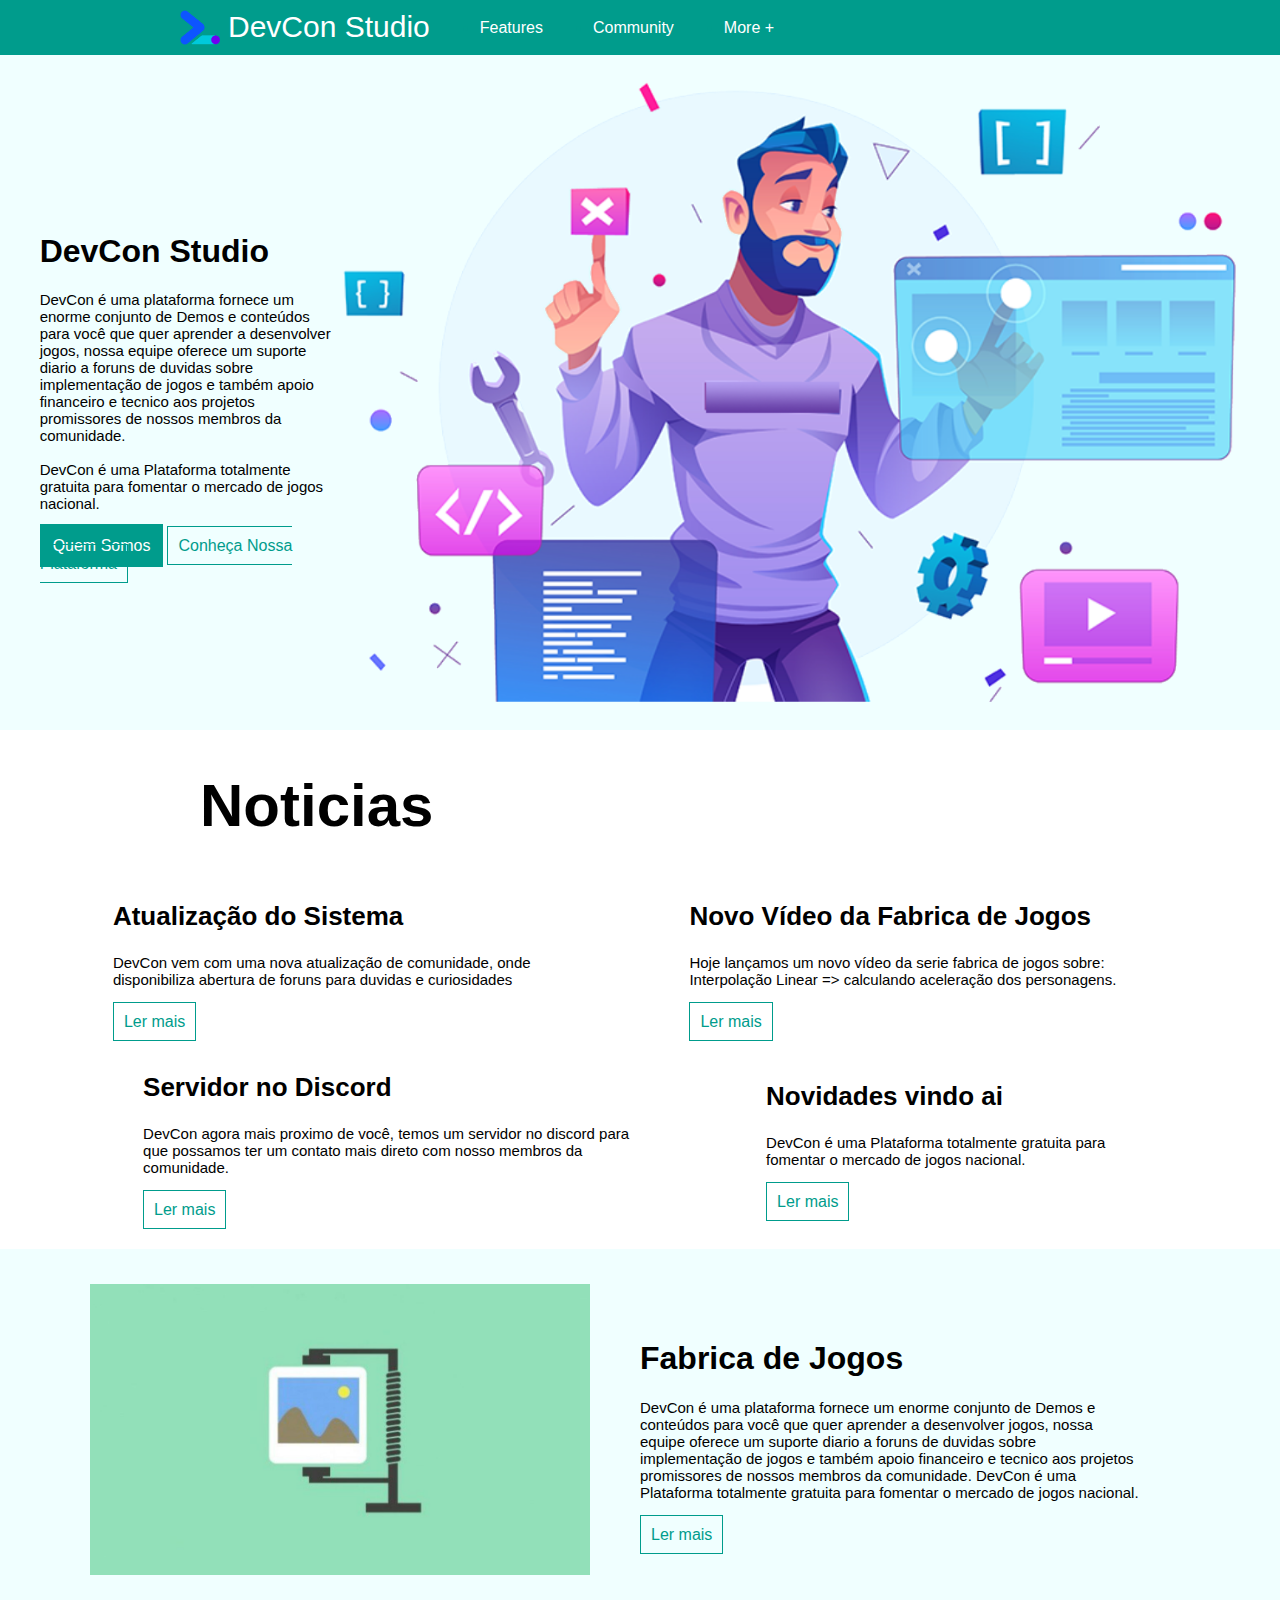
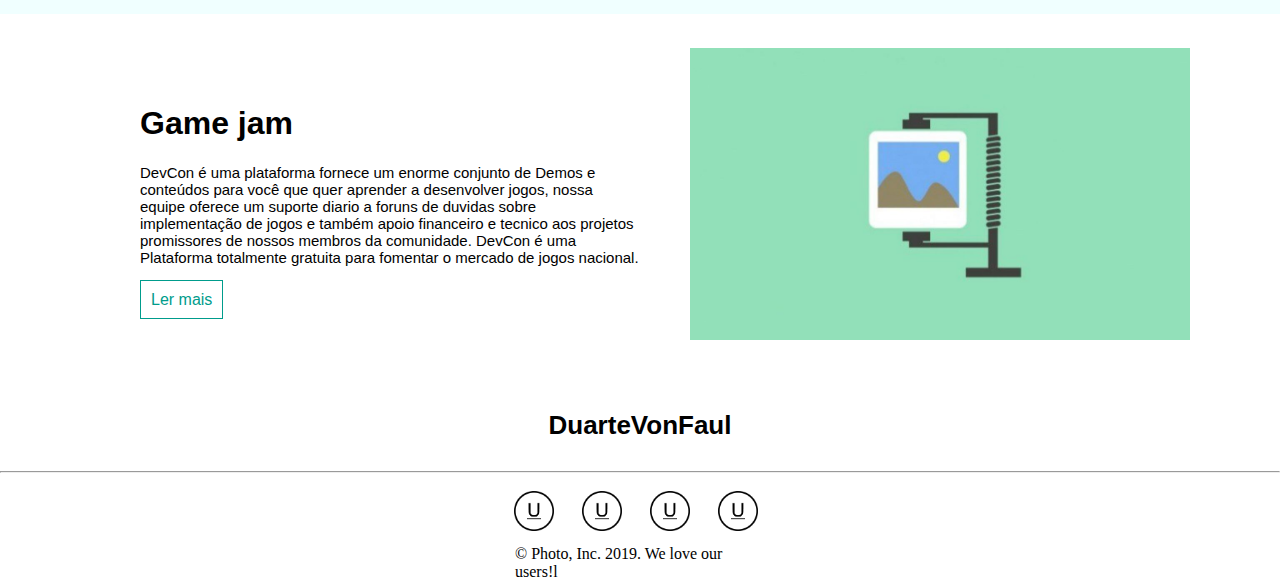
==== index.html @ a6235892 "index" ====
<!DOCTYPE html>
<html lang="pt-br">
<head>
    <meta charset="UTF-8">
    <meta name="viewport" content="width=device-width, initial-scale=1.0"/>
    <meta name="author" content="Guilherme Duarte Sousa"/>
    <link rel="stylesheet" type="text/css" href="./css/style.css">
    
    <title>DevCon Studio</title>
</head>
<body>

    <nav class="navBar">
        <div class="navItem">
            <a class="logo" href="./homepage.html">
                <img class="icon" src="./image/Icon.png" alt="">
                <span id="name">DevCon Studio</span>
            </a>
        </div>

        <div class="navItem">
            <li>
                <a class="navButton" href="#">Features</a>
            </li>
        </div>

        <div class="navItem">
            <li>
                <a class="navButton" href="./community.html">Community</a>
            </li>
        </div>

        <div class="navItem">
            <li>
                <a class="navButton" href="#">More +</a>
            </li>
        </div>  
    </nav>

    <header>
        <div class="container">
            <div class="row color-azure row-space">
                <div class="col col-sm"></div>

                <div class="col col-info">
                    <h1> DevCon Studio</h1>

                    <p>
                        DevCon é uma plataforma fornece um enorme conjunto de Demos e conteúdos para você que quer aprender a desenvolver 
                        jogos, nossa equipe oferece um suporte diario a foruns de duvidas sobre implementação de jogos e também apoio
                        financeiro e tecnico aos projetos promissores de nossos membros da comunidade.<br><br>
                        DevCon é uma Plataforma totalmente gratuita para fomentar o mercado de jogos nacional.
                    </p>
                    <div class="button">
                        <a class="button-solid" href="#">Quem Somos</a>
                        <a class="button-transparent" href="#">Conheça Nossa Plataforma</a>
                    </div>
                </div>

                <div class="col col-image">
                    <img src="./image/Dev-Full-Stack-1280x720.png" style="width: 900px;"/>
                </div>

                <div class="col col-sm"></div>
            </div>
        </div>
    </header>


    <section id="news">
        <div class="container color-white">

            <div class="row">

                <div class="col col-md"></div>

                <div class="col">
                    <a id="title" href="#"><h1>Noticias</h1></a>
                </div>
            </div>

            <div class="row">

                <div class="col col-md"></div>

                <div class="col col-info">

                    <div id="new01">
                        <h2> Atualização do Sistema </h2>

                        <p>
                            DevCon vem com uma nova atualização de comunidade, 
                            onde disponibiliza abertura de foruns para duvidas e curiosidades
                        </p>
                        <div class="button">
                            <a class="button-transparent" href="#">Ler mais</a>
                        </div>
                    </div>
                    
                </div>

                <div class="col col-md"></div>

                <div class="col col-info">
                    
                    <div id="new02">
                        <h2>Novo Vídeo da Fabrica de Jogos</h2>

                        <p>
                            Hoje lançamos um novo vídeo da serie fabrica de jogos sobre:
                            Interpolação Linear => calculando aceleração dos personagens.
                            
                        </p>
                        <div class="button">
                            <a class="button-transparent" href="#">Ler mais</a>
                        </div>
                    </div>

                </div>

                <div class="col col-md"></div>

            </div>

            <div class="row row-space">

                <div class="col col-md"></div>

                <div class="col col-info">

                    <div id="new03">

                        <h2> Servidor no Discord </h2>

                        <p>
                            DevCon agora mais proximo de você, temos um servidor no discord para que possamos ter um contato
                            mais direto com nosso membros da comunidade.
                        </p>
                        <div class="button">
                            <a class="button-transparent" href="#">Ler mais</a>
                        </div>

                    </div>

                </div>

                <div class="col col-md"></div>

                <div class="col col-info">

                   <div id="new04">
                        <h2> Novidades vindo ai </h2>

                        <p>
                            DevCon é uma Plataforma totalmente gratuita para fomentar o mercado de jogos nacional.
                        </p>
                        <div class="button">
                            <a class="button-transparent" href="#">Ler mais</a>
                        </div>
                    </div>

                </div>

                <div class="col col-md"></div>

            </div>

        </div>



    </section>

    <section class="card">

        <div class="container">
            <div class="row color-azure row-space">

                <div class="col col-md"></div>

                <div class="col col-image">
                    <img src="./image/card.jpg" style="width: 500px;">
                </div>

                <div class="col col-info col-space">
                    <h1> Fabrica de Jogos </h1>

                    <p>
                        DevCon é uma plataforma fornece um enorme conjunto de Demos e conteúdos para você que quer aprender a desenvolver 
                        jogos, nossa equipe oferece um suporte diario a foruns de duvidas sobre implementação de jogos e também apoio
                        financeiro e tecnico aos projetos promissores de nossos membros da comunidade.
                        DevCon é uma Plataforma totalmente gratuita para fomentar o mercado de jogos nacional.
                    </p>
                    <div class="button">
                        <a class="button-transparent" href="#">Ler mais</a>
                    </div>
                </div>

                <div class="col col-md"></div>

            </div>

            <div class="row color-white row-space">

                <div class="col col-md"></div>

                <div class="col col-info col-space">
                    <h1> Game jam </h1>

                    <p>
                        DevCon é uma plataforma fornece um enorme conjunto de Demos e conteúdos para você que quer aprender a desenvolver 
                        jogos, nossa equipe oferece um suporte diario a foruns de duvidas sobre implementação de jogos e também apoio
                        financeiro e tecnico aos projetos promissores de nossos membros da comunidade.
                        DevCon é uma Plataforma totalmente gratuita para fomentar o mercado de jogos nacional.
                    </p>
                    <div class="button">
                        <a class="button-transparent" href="#">Ler mais</a>
                    </div>
                </div>

                <div class="col col-image">
                    <img src="./image/card.jpg" style="width: 500px;">
                </div>

                <div class="col col-md"></div>

            </div>

        </div>

    </section>


    <section>

        <div class="container">
            <div class="row" >
                <div class="col col-xlg"></div>
                <div class="col"><h2>DuarteVonFaul</h2  ></div>
                <div class="col col-xlg"></div>
            </div>
            <hr>
            <div class="row">
                <div class="col col-xlg"></div>
                <div class="col" style="padding: 10px;">
                    <img class="icon" src="./image/iconCl.png">
                </div>
                <div class="col" style="padding: 10px;">
                    <img class="icon" src="./image/iconCl.png">
                </div>
                <div class="col" style="padding: 10px;">
                    <img class="icon" src="./image/iconCl.png">
                </div>
                <div class="col" style="padding: 10px;">
                    <img class="icon" src="./image/iconCl.png">
                </div>

                <div class="col col-xlg"></div>
            </div>

            <div class="row" >
                <div class="col col-xlg"></div>
                <div class="col col-info"><span>© Photo, Inc. 2019. We love our users!l</span></div>
                <div class="col col-xlg"></div>
            </div>

        </div>


    </section>


    
</body>
</html>
---- css/style.css ----
body{
    margin: 0;
    background-color: white;
}

p{
    font-size: 15px;
    font-family: sans-serif;
}
h1{
    color: black;
    font-family: sans-serif;
}

h2{
    font-size: 26px;
    font-family: sans-serif;
}

h5{
    font-family: sans-serif;
}

a{
    font-size: 16px;
    font-family: sans-serif;
}

#title{
    font-size: 30px;
    font-family: sans-serif;
}


/*BannerHomeInicial*/
.container{
    display: block;
}


.row{
    display: flex;
    align-items: center;
    
}

.row-space{
    padding: 20px;
}

.col{
   display: block;  }

.col-image{
    max-width: 900px; 

}

.col-info{
    max-width: 500px;
    min-width: 250px;    
}

.col-space{
    padding: 50px;
}

.col-sm{
    max-width: 140px;
    width: 140px;
}

.col-md{
    max-width: 200px;
    width: 200px;
}

.col-lg{
    max-width: 1000px;
    width: 1000px;
}

.col-xlg{
    max-width: 2000px;
    width: 2000px;
}

.button{
    margin-top: 25px;
}

.button-solid{

    border: solid;
    border-color: rgb(0, 156, 140);

    padding: 10px;
    background-color: rgb(0, 156, 140);
    color: white;
    
}
.button-transparent{
    border: solid;
    border-color: rgb(0, 156, 140);
    border-width: 1px;

    padding: 10px;
    color: rgb(0, 156, 140);
    
}

/*navBar*/
a{
    text-decoration: none;
}
.navBar{
    padding: 0px 0px 0px 140px;
    display: flex;
    align-items: center;
    background-color: rgb(0, 156, 140);
    color: rgb(0, 156, 140);

}

.navItem{
    margin-left: 30px;
    display: block;
    padding: 10px;
    font-size: 18px;

    
}

.navButton{

    box-sizing: border-box;
    color: white;
    
}


/*LogoMarca*/
.icon{

    width: 40px;
    margin-right: 8px;
    
}

#name{
    font-size: 30px;
    color: white;
}

.logo{
    display: flex;
    align-items: center;

    
}

/*Background Color*/

.color-azure{
    background-color: azure;
}

.color-white{
    background-color: white;
}

.color-dimgrey{
    background-color: rgb(75, 190, 183);
    color:white;
}

/* Cards */

.card{
    margin-top: 10px;
    margin-bottom: 10px;
}

.card-img-top{
    width: 273px;
}

.card-body{
    border: solid;
    border-width: 1px;
    padding-bottom: 20px;
    padding-left: 10px;
    padding-right: 10px;
}

.card-title{
    font-size: 20px;
    margin: 0%;
    padding-top: 15px;
}

.card-text{
    text-align: left;
    
}

.card-sm{
    width: 250px;
}

.card-md{
    width: 540px;
    padding-right: 0px;
    padding-bottom: 0px;
}
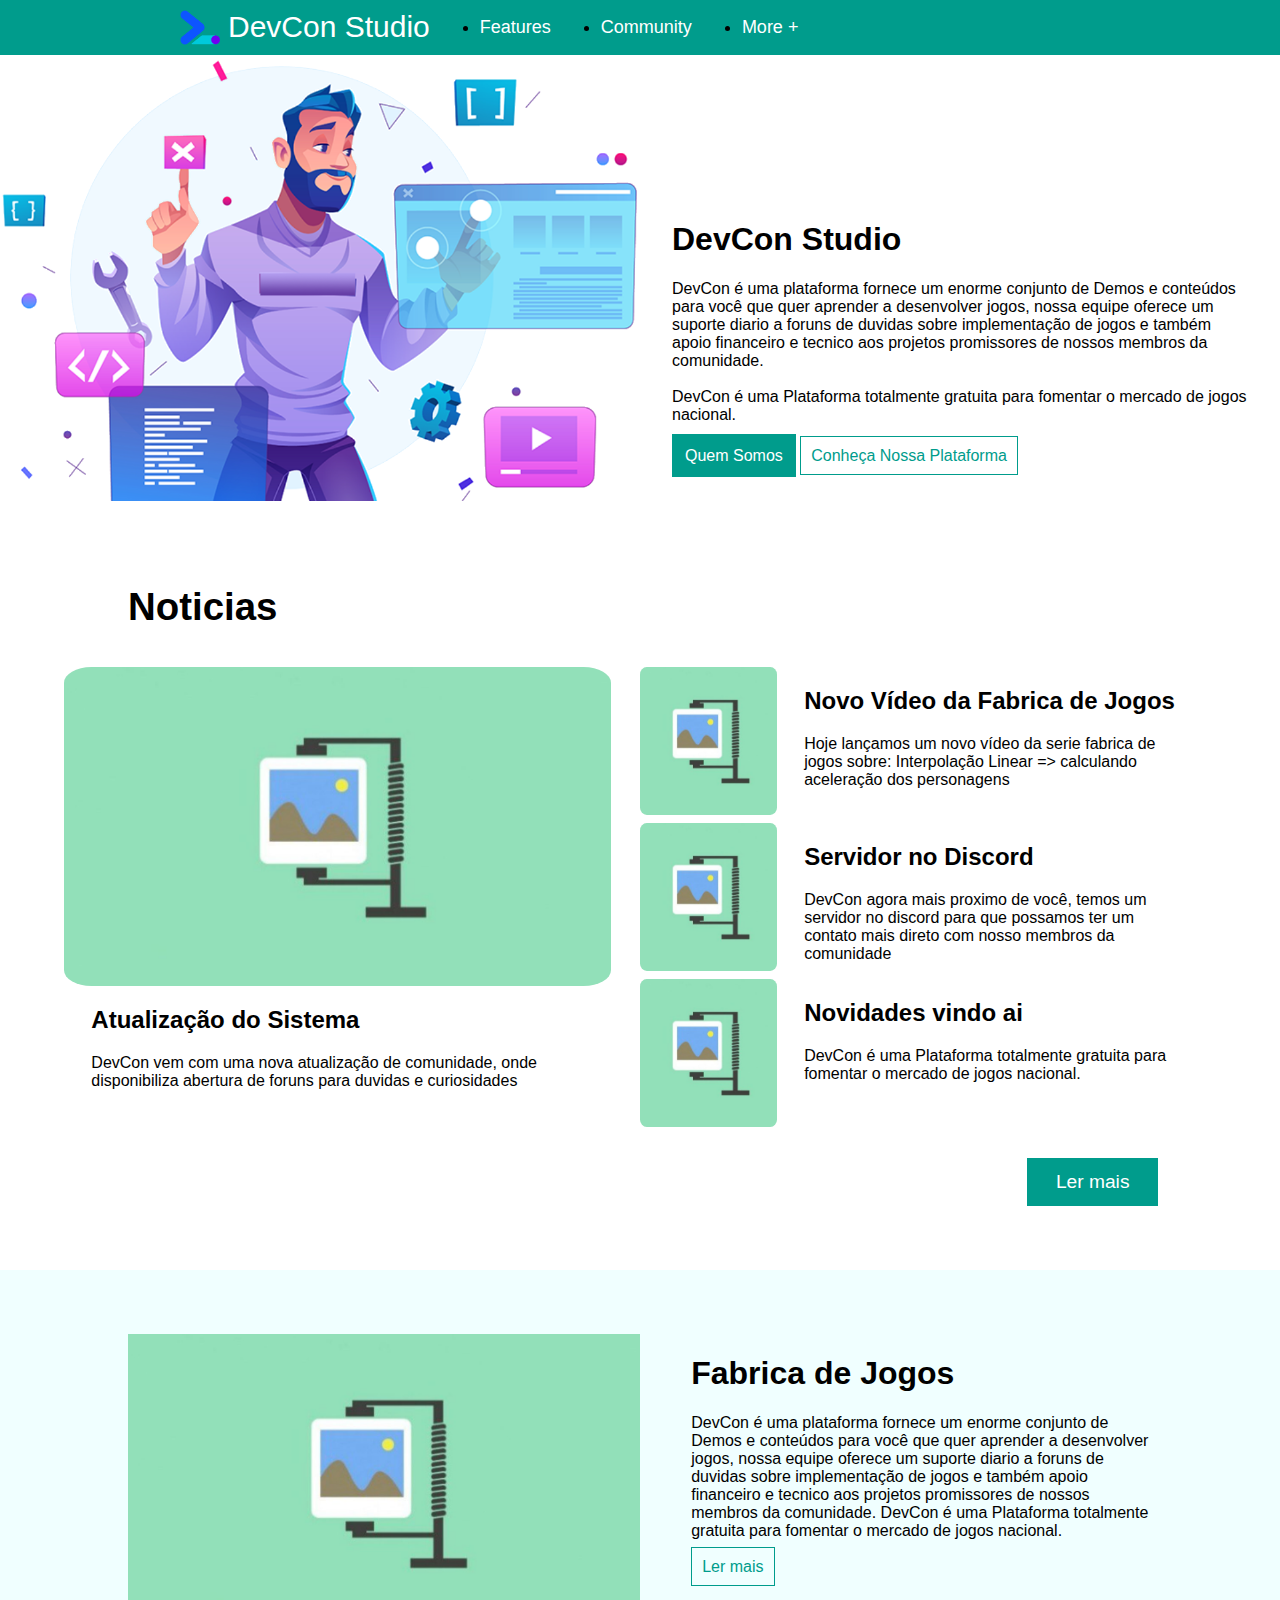
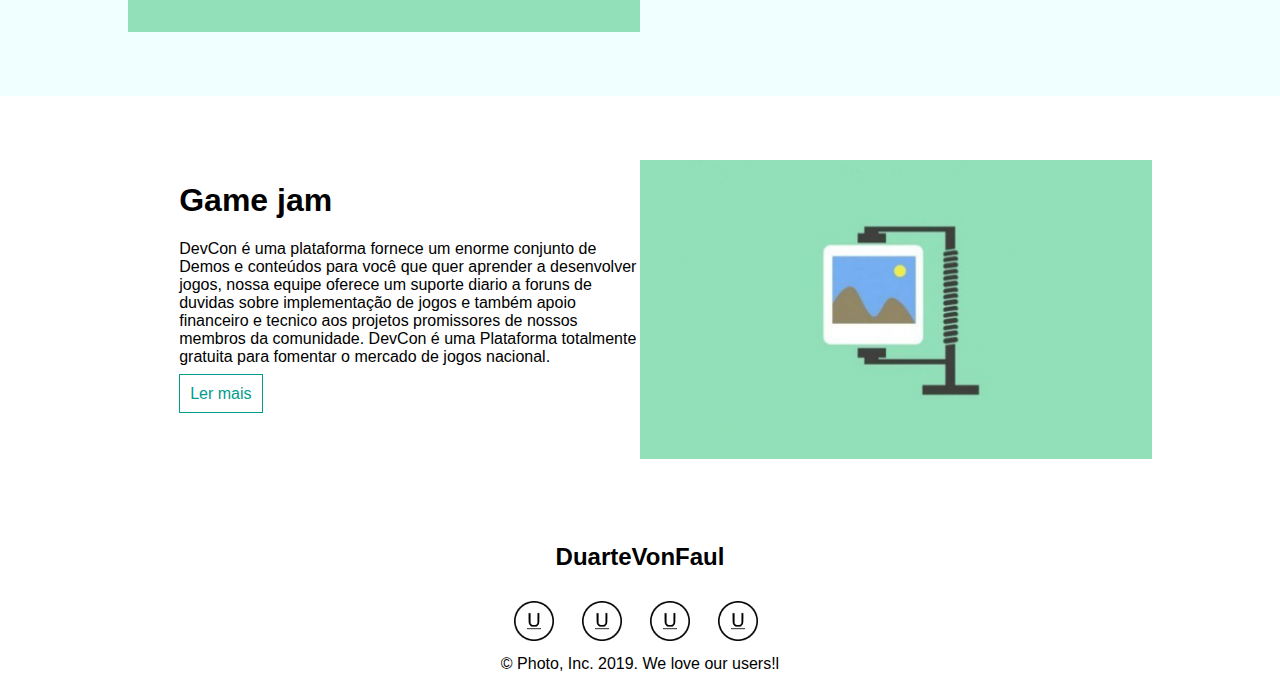
==== commit 2fee0827: "Update and rename homepage.html to index.html" ====
--- a/index.html
+++ b/index.html
@@ -5,14 +5,15 @@
     <meta name="viewport" content="width=device-width, initial-scale=1.0"/>
     <meta name="author" content="Guilherme Duarte Sousa"/>
     <link rel="stylesheet" type="text/css" href="./css/style.css">
+    <link rel="stylesheet" type="text/css" href="./css/style-homapage.css">
     
     <title>DevCon Studio</title>
 </head>
 <body>
 
-    <nav class="navBar">
-        <div class="navItem">
-            <a class="logo" href="./homepage.html">
+    <nav id="NavBar" class="navBar">
+        <div class="navItem">
+            <a class="logo" href="./index.html">
                 <img class="icon" src="./image/Icon.png" alt="">
                 <span id="name">DevCon Studio</span>
             </a>
@@ -37,239 +38,174 @@
         </div>  
     </nav>
 
-    <header>
+    <header id="Banner">
         <div class="container">
-            <div class="row color-azure row-space">
-                <div class="col col-sm"></div>
-
-                <div class="col col-info">
-                    <h1> DevCon Studio</h1>
-
-                    <p>
-                        DevCon é uma plataforma fornece um enorme conjunto de Demos e conteúdos para você que quer aprender a desenvolver 
-                        jogos, nossa equipe oferece um suporte diario a foruns de duvidas sobre implementação de jogos e também apoio
-                        financeiro e tecnico aos projetos promissores de nossos membros da comunidade.<br><br>
-                        DevCon é uma Plataforma totalmente gratuita para fomentar o mercado de jogos nacional.
-                    </p>
+
+            <div>
+                <img class=" img-banner" src="./image/Dev-Full-Stack-1280x720.png" />
+            </div>
+
+            <div class="overlayer">
+                <h1> DevCon Studio</h1>
+
+                <p>
+                    DevCon é uma plataforma fornece um enorme conjunto de Demos e conteúdos para você que quer aprender a desenvolver 
+                    jogos, nossa equipe oferece um suporte diario a foruns de duvidas sobre implementação de jogos e também apoio
+                    financeiro e tecnico aos projetos promissores de nossos membros da comunidade.<br><br>
+                    DevCon é uma Plataforma totalmente gratuita para fomentar o mercado de jogos nacional.
+                </p>
+                <div class="button">
+                    <a class="button-solid" href="#">Quem Somos</a>
+                    <a class="button-transparent" href="#">Conheça Nossa Plataforma</a>
+                </div>
+        
+            </div>
+        </div>
+    </header>
+
+    <main>
+        <section>
+
+            <div class="container or-white">
+    
+                <a id="title" href="#"><h1>Noticias</h1></a>
+    
+                <div id="news">
+
+                    <div id="new01" class="new card-img-top active">
+                        <img src="./image/card.jpg">
+                        <div class="card-text">
+                            <h2> Atualização do Sistema </h2>
+            
+                            <p>
+                                DevCon vem com uma nova atualização de comunidade, 
+                                onde disponibiliza abertura de foruns para duvidas e curiosidades
+                            </p>
+                        </div>
+                    </div>
+
+                    <div id="new02" class="new card-img-side">
+                        <img src="./image/card.jpg">
+                        <div class="card-text">
+                            <h2>Novo Vídeo da Fabrica de Jogos</h2>
+        
+                            <p>
+                                Hoje lançamos um novo vídeo da serie fabrica de jogos sobre:
+                                Interpolação Linear => calculando aceleração dos personagens
+                                
+                            </p>
+                        </div>
+                    </div>
+        
+        
+                    <div id="new03" class="new card-img-side">
+                        <img src="./image/card.jpg">
+                        <div class="card-text">
+                            <h2> Servidor no Discord </h2>
+        
+                            <p>
+                                DevCon agora mais proximo de você, temos um servidor no discord para que possamos ter um contato
+                                mais direto com nosso membros da comunidade
+                            </p>
+                        </div>
+                        
+        
+                    </div>
+        
+        
+                    <div id="new04" class="new card-img-side">
+                        <img src="./image/card.jpg">
+                        <div class="card-text">
+                            <h2> Novidades vindo ai </h2>
+            
+                            <p>
+                                DevCon é uma Plataforma totalmente gratuita para fomentar o mercado de jogos nacional.
+                            </p>
+                        </div>
+                    </div>
                     <div class="button">
-                        <a class="button-solid" href="#">Quem Somos</a>
-                        <a class="button-transparent" href="#">Conheça Nossa Plataforma</a>
-                    </div>
-                </div>
-
-                <div class="col col-image">
-                    <img src="./image/Dev-Full-Stack-1280x720.png" style="width: 900px;"/>
-                </div>
-
-                <div class="col col-sm"></div>
-            </div>
-        </div>
-    </header>
-
-
-    <section id="news">
-        <div class="container color-white">
-
-            <div class="row">
-
-                <div class="col col-md"></div>
-
-                <div class="col">
-                    <a id="title" href="#"><h1>Noticias</h1></a>
-                </div>
-            </div>
-
-            <div class="row">
-
-                <div class="col col-md"></div>
-
-                <div class="col col-info">
-
-                    <div id="new01">
-                        <h2> Atualização do Sistema </h2>
-
+                        <a class="button-solid" href="#">Ler mais</a>
+                    </div>
+                </div>   
+            </div>
+    
+        </section>
+    
+        <section id="Emphasis" class="container">
+    
+                <div class="card-img-side color-azure">
+    
+                    <img src="./image/card.jpg">
+    
+                    <div class="card-text">
+                        <h1> Fabrica de Jogos </h1>
+    
                         <p>
-                            DevCon vem com uma nova atualização de comunidade, 
-                            onde disponibiliza abertura de foruns para duvidas e curiosidades
-                        </p>
-                        <div class="button">
-                            <a class="button-transparent" href="#">Ler mais</a>
-                        </div>
-                    </div>
-                    
-                </div>
-
-                <div class="col col-md"></div>
-
-                <div class="col col-info">
-                    
-                    <div id="new02">
-                        <h2>Novo Vídeo da Fabrica de Jogos</h2>
-
-                        <p>
-                            Hoje lançamos um novo vídeo da serie fabrica de jogos sobre:
-                            Interpolação Linear => calculando aceleração dos personagens.
-                            
-                        </p>
-                        <div class="button">
-                            <a class="button-transparent" href="#">Ler mais</a>
-                        </div>
-                    </div>
-
-                </div>
-
-                <div class="col col-md"></div>
-
-            </div>
-
-            <div class="row row-space">
-
-                <div class="col col-md"></div>
-
-                <div class="col col-info">
-
-                    <div id="new03">
-
-                        <h2> Servidor no Discord </h2>
-
-                        <p>
-                            DevCon agora mais proximo de você, temos um servidor no discord para que possamos ter um contato
-                            mais direto com nosso membros da comunidade.
-                        </p>
-                        <div class="button">
-                            <a class="button-transparent" href="#">Ler mais</a>
-                        </div>
-
-                    </div>
-
-                </div>
-
-                <div class="col col-md"></div>
-
-                <div class="col col-info">
-
-                   <div id="new04">
-                        <h2> Novidades vindo ai </h2>
-
-                        <p>
+                            DevCon é uma plataforma fornece um enorme conjunto de Demos e conteúdos para você que quer aprender a desenvolver 
+                            jogos, nossa equipe oferece um suporte diario a foruns de duvidas sobre implementação de jogos e também apoio
+                            financeiro e tecnico aos projetos promissores de nossos membros da comunidade.
                             DevCon é uma Plataforma totalmente gratuita para fomentar o mercado de jogos nacional.
                         </p>
                         <div class="button">
                             <a class="button-transparent" href="#">Ler mais</a>
                         </div>
                     </div>
-
-                </div>
-
-                <div class="col col-md"></div>
-
-            </div>
-
-        </div>
-
-
-
-    </section>
-
-    <section class="card">
+                </div>
+    
+                <div class="card-img-side color-white">
+    
+                    <div class="card-text">
+                        <h1> Game jam </h1>
+                        <p>
+                            DevCon é uma plataforma fornece um enorme conjunto de Demos e conteúdos para você que quer aprender a desenvolver 
+                            jogos, nossa equipe oferece um suporte diario a foruns de duvidas sobre implementação de jogos e também apoio
+                            financeiro e tecnico aos projetos promissores de nossos membros da comunidade.
+                            DevCon é uma Plataforma totalmente gratuita para fomentar o mercado de jogos nacional.
+                        </p>
+                        <div class="button">
+                            <a class="button-transparent" href="#">Ler mais</a>
+                        </div>
+                    </div>
+    
+    
+                    <img src="./image/card.jpg">
+    
+                </div>
+    
+    
+        </section>
+    </main>
+
+
+    <footer>
 
         <div class="container">
-            <div class="row color-azure row-space">
-
-                <div class="col col-md"></div>
-
-                <div class="col col-image">
-                    <img src="./image/card.jpg" style="width: 500px;">
-                </div>
-
-                <div class="col col-info col-space">
-                    <h1> Fabrica de Jogos </h1>
-
-                    <p>
-                        DevCon é uma plataforma fornece um enorme conjunto de Demos e conteúdos para você que quer aprender a desenvolver 
-                        jogos, nossa equipe oferece um suporte diario a foruns de duvidas sobre implementação de jogos e também apoio
-                        financeiro e tecnico aos projetos promissores de nossos membros da comunidade.
-                        DevCon é uma Plataforma totalmente gratuita para fomentar o mercado de jogos nacional.
-                    </p>
-                    <div class="button">
-                        <a class="button-transparent" href="#">Ler mais</a>
-                    </div>
-                </div>
-
-                <div class="col col-md"></div>
-
-            </div>
-
-            <div class="row color-white row-space">
-
-                <div class="col col-md"></div>
-
-                <div class="col col-info col-space">
-                    <h1> Game jam </h1>
-
-                    <p>
-                        DevCon é uma plataforma fornece um enorme conjunto de Demos e conteúdos para você que quer aprender a desenvolver 
-                        jogos, nossa equipe oferece um suporte diario a foruns de duvidas sobre implementação de jogos e também apoio
-                        financeiro e tecnico aos projetos promissores de nossos membros da comunidade.
-                        DevCon é uma Plataforma totalmente gratuita para fomentar o mercado de jogos nacional.
-                    </p>
-                    <div class="button">
-                        <a class="button-transparent" href="#">Ler mais</a>
-                    </div>
-                </div>
-
-                <div class="col col-image">
-                    <img src="./image/card.jpg" style="width: 500px;">
-                </div>
-
-                <div class="col col-md"></div>
-
-            </div>
-
-        </div>
-
-    </section>
-
-
-    <section>
-
-        <div class="container">
-            <div class="row" >
-                <div class="col col-xlg"></div>
-                <div class="col"><h2>DuarteVonFaul</h2  ></div>
-                <div class="col col-xlg"></div>
-            </div>
-            <hr>
-            <div class="row">
-                <div class="col col-xlg"></div>
-                <div class="col" style="padding: 10px;">
-                    <img class="icon" src="./image/iconCl.png">
-                </div>
-                <div class="col" style="padding: 10px;">
-                    <img class="icon" src="./image/iconCl.png">
-                </div>
-                <div class="col" style="padding: 10px;">
-                    <img class="icon" src="./image/iconCl.png">
-                </div>
-                <div class="col" style="padding: 10px;">
-                    <img class="icon" src="./image/iconCl.png">
-                </div>
-
-                <div class="col col-xlg"></div>
-            </div>
-
-            <div class="row" >
-                <div class="col col-xlg"></div>
-                <div class="col col-info"><span>© Photo, Inc. 2019. We love our users!l</span></div>
-                <div class="col col-xlg"></div>
-            </div>
-
-        </div>
-
-
-    </section>
-
-
+             <h2>DuarteVonFaul</h2>
+            <div class="footer-icons">
+                <div class=""></div>
+                <div class="" style="padding: 10px;">
+                    <img class="icon" src="./image/iconCl.png">
+                </div>
+                <div class="" style="padding: 10px;">
+                    <img class="icon" src="./image/iconCl.png">
+                </div>
+                <div class="" style="padding: 10px;">
+                    <img class="icon" src="./image/iconCl.png">
+                </div>
+                <div class="" style="padding: 10px;">
+                    <img class="icon" src="./image/iconCl.png">
+                </div>
+            </div>
+            <div class="" >
+                <span>© Photo, Inc. 2019. We love our users!l</span>
+            </div>
+
+        </div>
+
+
+    </footer>
+
+    <script src="./js/index.js"></script>
     
 </body>
-</html>+</html>
--- a/css/style.css
+++ b/css/style.css
@@ -1,92 +1,60 @@
+
+/*Padrões de texto e dimensões*/
 body{
     margin: 0;
     background-color: white;
-}
-
-p{
-    font-size: 15px;
     font-family: sans-serif;
-}
-h1{
-    color: black;
-    font-family: sans-serif;
-}
-
-h2{
-    font-size: 26px;
-    font-family: sans-serif;
-}
-
-h5{
-    font-family: sans-serif;
-}
-
-a{
-    font-size: 16px;
-    font-family: sans-serif;
-}
-
-#title{
-    font-size: 30px;
-    font-family: sans-serif;
+    max-width: 100vw;
+    color: black;
 }
 
 
 /*BannerHomeInicial*/
 .container{
-    display: block;
-}
-
-
-.row{
-    display: flex;
-    align-items: center;
-    
-}
-
-.row-space{
-    padding: 20px;
-}
-
-.col{
-   display: block;  }
-
-.col-image{
-    max-width: 900px; 
-
-}
-
-.col-info{
-    max-width: 500px;
-    min-width: 250px;    
-}
-
-.col-space{
-    padding: 50px;
-}
-
-.col-sm{
-    max-width: 140px;
-    width: 140px;
-}
-
-.col-md{
-    max-width: 200px;
-    width: 200px;
-}
-
-.col-lg{
-    max-width: 1000px;
-    width: 1000px;
-}
-
-.col-xlg{
-    max-width: 2000px;
-    width: 2000px;
+    display: flex;
+    flex-direction: column;
+    position: relative;
+}
+
+.overlayer{
+    position: absolute;
+    top: 25%;
+    left: 50%;
+    max-width: 50%;
+    padding: 2.5%;
+}
+
+.imag-blur{
+    filter: blur(3px);
+}
+
+.img-banner{
+    position: relative;
+    max-width: 50%;
+    object-fit: cover;
+}
+
+@media (max-width: 912px) {
+    .overlayer{
+        top: 0%;
+        left: 0%;
+        max-width: 80%;
+        margin: 2%;
+        font-weight:500;
+    }
+
+
+    .img-banner{
+        max-width: 100%;
+        object-fit: cover;
+        filter: blur(5px) brightness(100%) saturate(50%) hue-rotate(20deg)
+    }
+    
 }
 
 .button{
-    margin-top: 25px;
+    position: relative;
+    margin-top: 4%;
 }
 
 .button-solid{
@@ -114,11 +82,12 @@
     text-decoration: none;
 }
 .navBar{
+    position: relative;
+    max-width: auto;
     padding: 0px 0px 0px 140px;
     display: flex;
     align-items: center;
-    background-color: rgb(0, 156, 140);
-    color: rgb(0, 156, 140);
+    background-color:rgb(0, 156, 140);
 
 }
 
@@ -138,11 +107,18 @@
     
 }
 
+@media(max-width: 912px) {
+    .navItem{
+        visibility: hidden;
+        max-width: 0%;
+    }
+}
+
 
 /*LogoMarca*/
 .icon{
 
-    width: 40px;
+    max-width: 40px;
     margin-right: 8px;
     
 }
@@ -162,32 +138,85 @@
 /*Background Color*/
 
 .color-azure{
-    background-color: azure;
-}
+    max-width: 100%;
+    background-color:azure;
+}
+h1{
+    color: black;
+}
+
+h5{
+    color: black;
+}
+
+p{
+    color: black;
+}
+
+
 
 .color-white{
+    max-width: 100%;
     background-color: white;
 }
 
-.color-dimgrey{
-    background-color: rgb(75, 190, 183);
-    color:white;
-}
+.color-white h5{
+    color: black;
+}
+
+.color-white p{
+    color: black;
+}
+
 
 /* Cards */
 
 .card{
-    margin-top: 10px;
+    position: relative;
+    display: flex;
+    flex-direction: row;
     margin-bottom: 10px;
+    max-width: 95%;
+    height: 95%;
+    padding: 2.5%;
 }
 
 .card-img-top{
-    width: 273px;
+    position: relative;
+    display: flex;
+    flex-direction: column;
+    max-width: 95%;
+    height: 95%;
+    padding: 2.5%;
+}
+
+.card-img-side{
+    position: relative;
+    display: flex;
+    flex-direction: row;
+    max-width: 95%;
+    height: 95%;
+    padding: 2.5%;
+
+}
+
+.card-img-top img{
+    position: relative;
+    max-width: 100%;
+    height: auto;
+    object-fit: cover;
+}
+
+.card-img-side img{
+    position: relative;
+    max-width: 50%;
+    height: auto;
+    object-fit: cover;
 }
 
 .card-body{
     border: solid;
-    border-width: 1px;
+    border-width: 0.5px;
     padding-bottom: 20px;
     padding-left: 10px;
     padding-right: 10px;
@@ -196,20 +225,37 @@
 .card-title{
     font-size: 20px;
     margin: 0%;
-    padding-top: 15px;
 }
 
 .card-text{
+    position: relative;
     text-align: left;
-    
-}
-
-.card-sm{
-    width: 250px;
-}
-
-.card-md{
-    width: 540px;
-    padding-right: 0px;
-    padding-bottom: 0px;
-}
+    max-width: 90%;
+    margin-left: 5%;
+    
+}
+
+footer .container{
+    align-items: center;
+    justify-content: center;
+}
+
+footer .footer-icons{
+    display: flex;
+}
+
+@media(max-width: 912px) {
+    .card-img-top img{
+        max-width: 0%;
+        height: 0%;
+        visibility: hidden;
+    }
+
+    .card-img-side img{
+        max-width: 0%;
+        height: 0%;
+        visibility: hidden;
+    }
+
+
+}
--- a/css/style-homapage.css
+++ b/css/style-homapage.css
@@ -0,0 +1,165 @@
+
+body{
+    display: grid;
+        grid-template-columns: 1fr;
+        grid-template-rows:  1fr ;
+        grid-template-areas:
+            "nav"
+            "header"
+            "main"
+            "footer";
+        height: 100vh;
+}
+
+nav{
+    grid-area: nav;
+}
+
+header{
+    grid-area: header;
+}
+
+main{
+    grid-area: main;
+}
+
+footer{
+    grid-area: footer;
+}
+
+#title{
+    padding: 4% 10% 1% 10%;
+    font-size: larger;
+}
+
+#news{
+    display: grid;
+    position: relative;
+        grid-template-columns: 1fr 1fr ;
+        grid-template-rows:  1fr 1fr 1fr ;
+        grid-template-areas:
+            "new01 new02 "
+            "new01 new03 "
+            "new01 new04 "
+            "new01 button";
+    padding: 0% 5% 5% 5%;
+}
+
+#news .button{
+    display: flex;
+    flex-direction: row-reverse;
+    grid-area: button;
+    max-width: 90%;
+}
+
+#news .button-solid{
+    font-size: 120%;
+    padding-left: 5%;
+    padding-right: 5%;
+    
+}
+
+#Emphasis .card-img-side{
+    padding: 5% 10% 5% 10%;
+}
+
+#new01{
+    grid-area: new01;
+}
+
+#new02{
+    grid-area: new02;
+}
+
+#new03{
+    grid-area: new03;
+}
+
+#new04{
+    grid-area: new04;
+}
+
+.new img{
+    border-radius: 5%;
+}
+#new02 img{
+    max-width: 25%;
+}
+#new03 img{
+    max-width: 25%;
+}
+#new04 img{
+    max-width: 25%;
+}
+
+.new.card-img-side{
+    padding: 0px;
+    margin: 0px;
+}
+
+.new.card-img-top{
+    padding: 0px;
+    margin: 0px;
+}
+
+
+
+@media(max-width: 912px) {
+
+    #title{
+        padding: 4% 5% 1% 8%;
+    }
+
+    #news{
+        display: flex;
+        overflow: hidden;
+        position: relative;
+        max-width: 100%;
+        height: 500px;
+        padding: 0% 5% 0% 8%;
+        
+    }
+
+    #news .button{
+        visibility: hidden;
+    }
+    
+    #news img{
+        max-width: 90%;
+        visibility: visible;
+        position: relative;
+        filter: blur(4px);
+    }
+
+    
+    #Emphasis{
+        padding: 0% 2% 0% 2%;
+    }
+
+
+    .new{
+        width: 100%;
+        height: auto;
+        position: absolute;
+        opacity: 0;
+        transition: opacity 0.5s ease-in-out;
+    }
+
+    .new.active {
+        opacity: 1;
+    }
+
+    #news .card-text{
+        position: absolute;
+        top: 20%;
+        left: 5%;
+        max-width: 80%;
+        margin: 0%;
+        padding: 0% 5% 0% 0%;
+        font-weight:500;
+    }
+
+    body{
+        font-size: 23px;
+    }
+}
